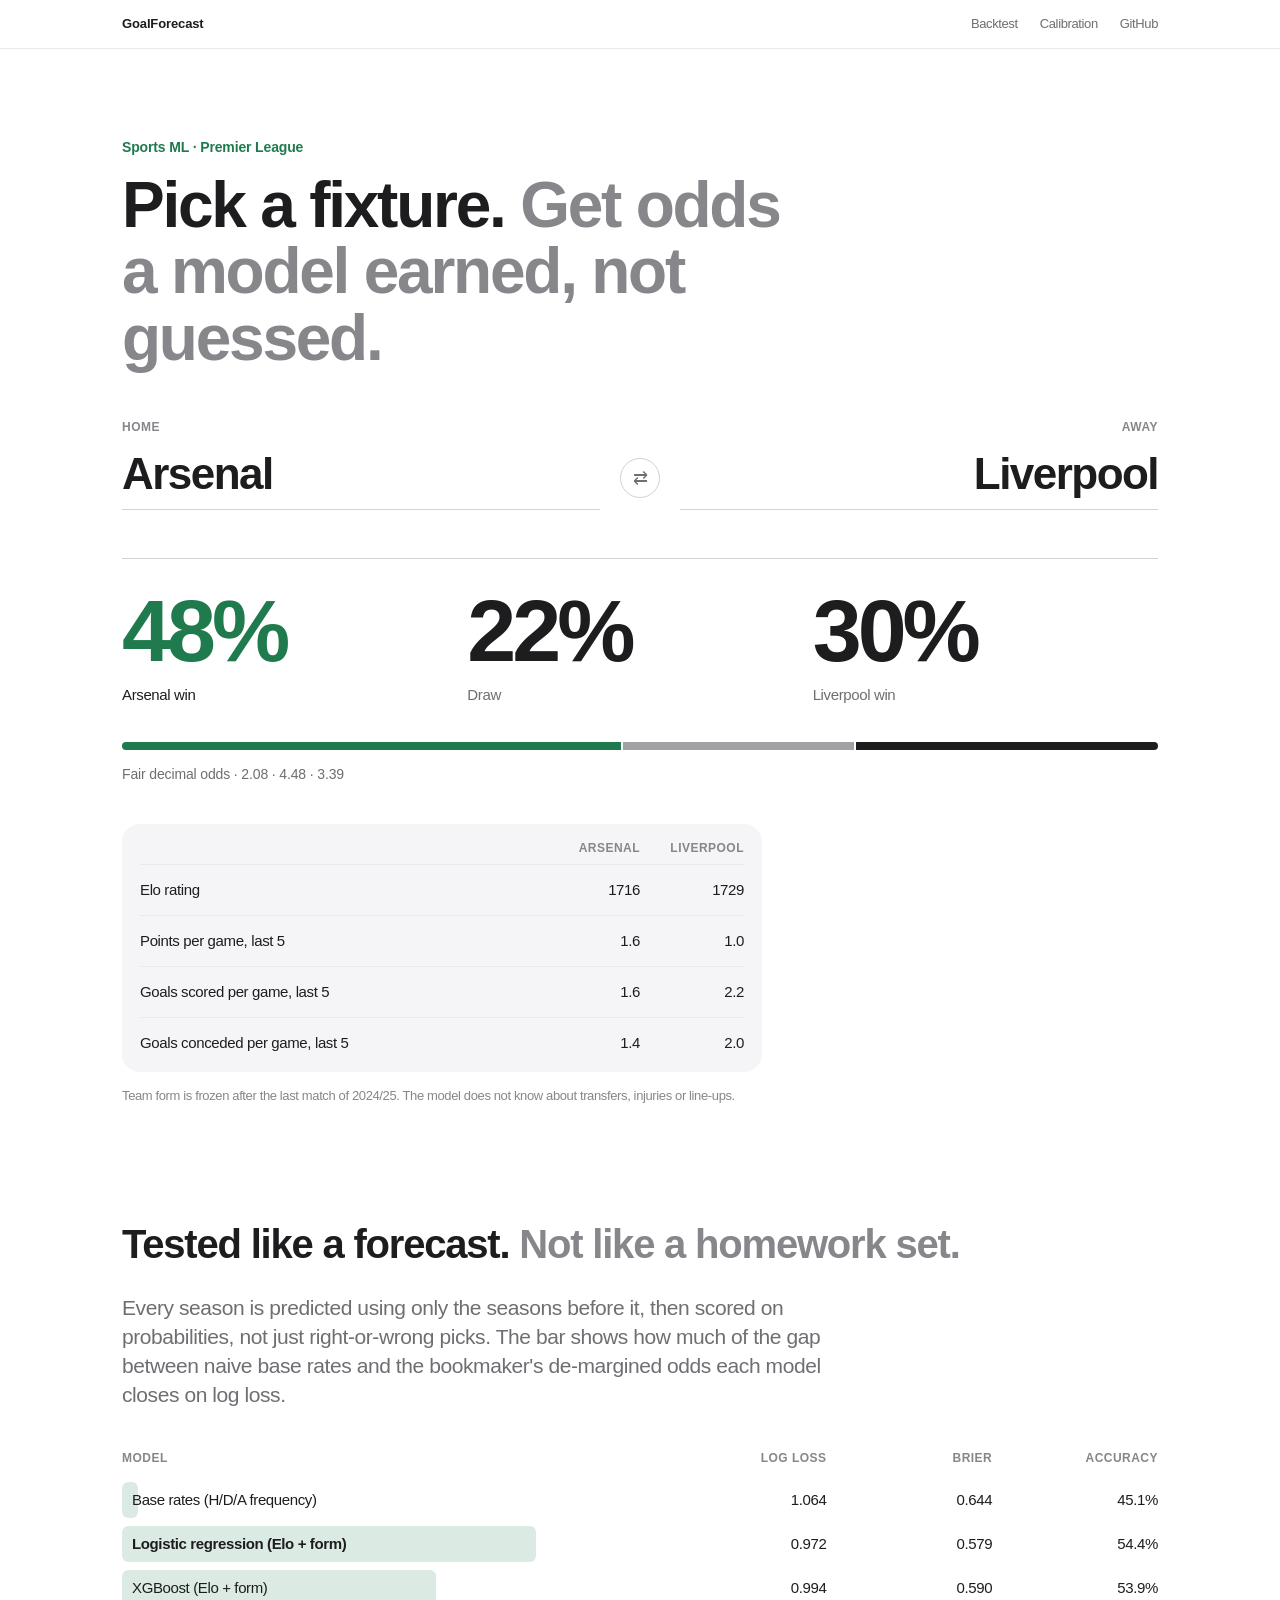
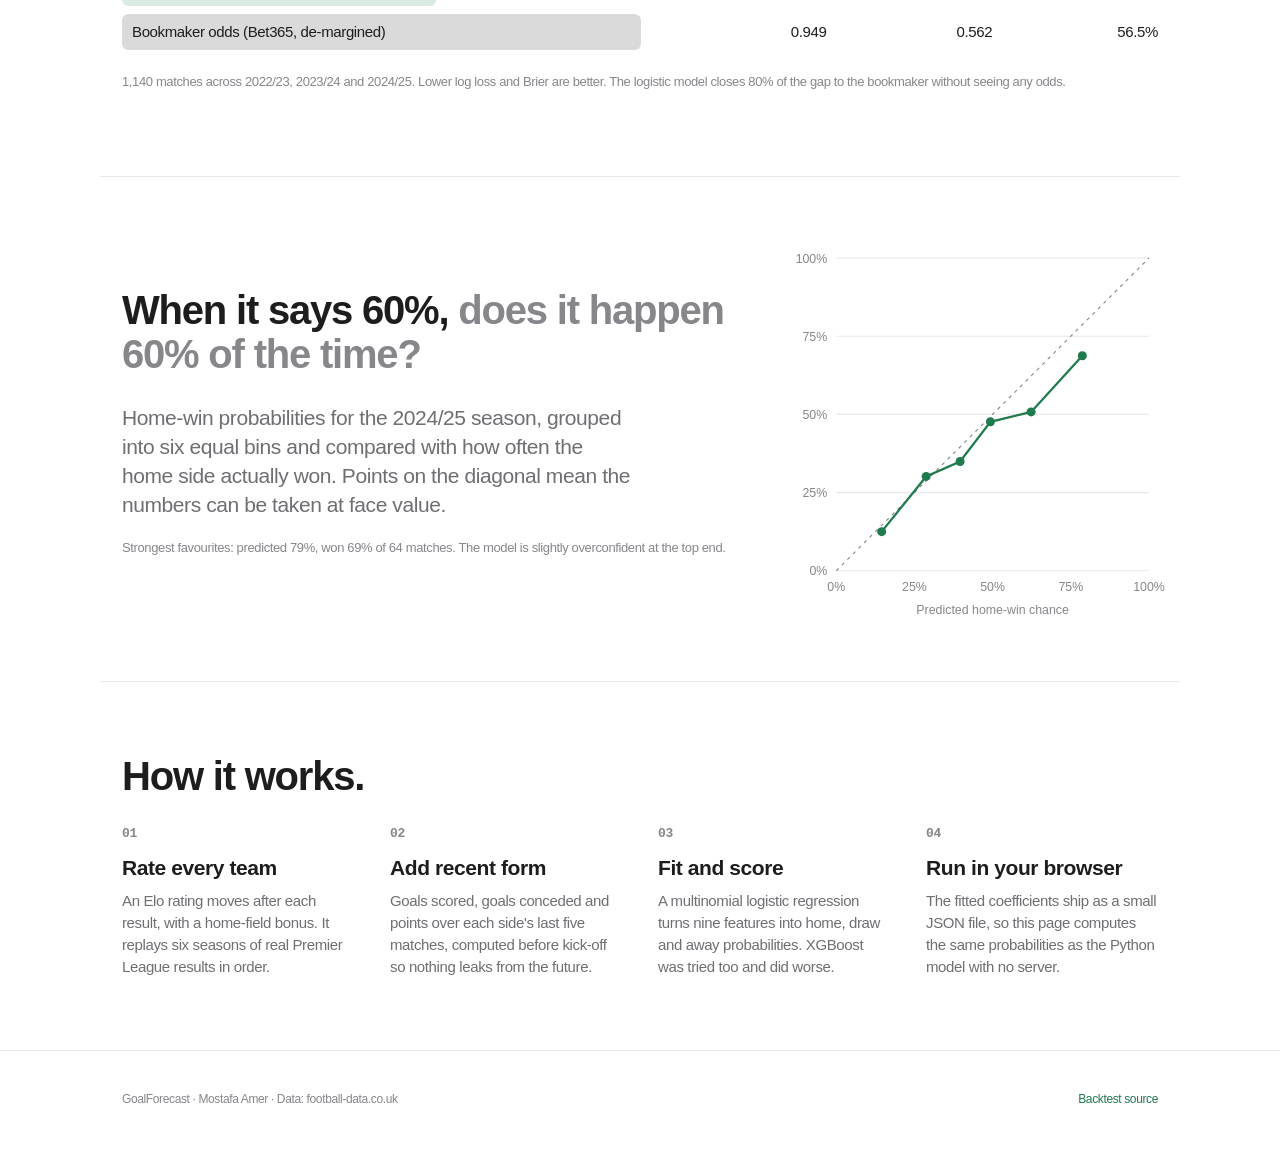
==== site/index.html @ 09428aa7 "Add static match-odds demo site built from the backtested model" ====
<!doctype html>
<html lang="en">
<head>
  <meta charset="utf-8" />
  <meta name="viewport" content="width=device-width, initial-scale=1" />
  <title>GoalForecast · Premier League match odds, backtested</title>
  <meta name="description" content="Pick any Premier League fixture and get home, draw and away probabilities from a model that was tested season by season against the bookmaker." />
  <link rel="stylesheet" href="quiet.css" />
  <link rel="stylesheet" href="app.css" />
</head>
<body>
  <nav class="q-nav">
    <div class="q-wrap">
      <span class="q-brand">GoalForecast</span>
      <div class="q-links">
        <a href="#scoreboard">Backtest</a>
        <a href="#calibration">Calibration</a>
        <a href="https://github.com/mostafaamer1234/GoalForecast-ML_Score_Predictor">GitHub</a>
      </div>
    </div>
  </nav>

  <main>
    <header class="q-wrap q-hero">
      <p class="q-eyebrow">Sports ML · Premier League</p>
      <h1 class="q-title">Pick a fixture. <span class="q-muted">Get odds a model earned, not guessed.</span></h1>
    </header>

    <section class="q-wrap fixture" aria-label="Match predictor">
      <div class="picker">
        <label class="side">
          <span class="q-caps">Home</span>
          <select id="home" class="team"></select>
        </label>
        <button type="button" id="swap" class="swap" aria-label="Swap home and away">⇄</button>
        <label class="side away-side">
          <span class="q-caps">Away</span>
          <select id="away" class="team"></select>
        </label>
      </div>

      <div class="q-figures outcome">
        <div class="q-figure"><div class="q-num" id="p-h">–</div><div class="q-label" id="l-h">Home win</div></div>
        <div class="q-figure"><div class="q-num" id="p-d">–</div><div class="q-label">Draw</div></div>
        <div class="q-figure"><div class="q-num" id="p-a">–</div><div class="q-label" id="l-a">Away win</div></div>
      </div>
      <div class="split" aria-hidden="true"><i id="b-h"></i><i id="b-d"></i><i id="b-a"></i></div>
      <p class="q-small fair" id="fair"></p>

      <div class="q-list form">
        <div class="q-row head"><span></span><span class="q-caps" id="n-h">Home</span><span class="q-caps" id="n-a">Away</span></div>
        <div class="q-row"><label>Elo rating</label><span class="q-val" id="elo-h"></span><span class="q-val" id="elo-a"></span></div>
        <div class="q-row"><label>Points per game, last 5</label><span class="q-val" id="pts-h"></span><span class="q-val" id="pts-a"></span></div>
        <div class="q-row"><label>Goals scored per game, last 5</label><span class="q-val" id="gf-h"></span><span class="q-val" id="gf-a"></span></div>
        <div class="q-row"><label>Goals conceded per game, last 5</label><span class="q-val" id="ga-h"></span><span class="q-val" id="ga-a"></span></div>
      </div>
      <p class="q-note form-note">Team form is frozen after the last match of 2024/25. The model does not know about transfers, injuries or line-ups.</p>
    </section>

    <section class="q-wrap q-section" id="scoreboard">
      <h2 class="q-h2">Tested like a forecast. <span class="q-muted">Not like a homework set.</span></h2>
      <p class="q-lede lede-wide">Every season is predicted using only the seasons before it, then scored on probabilities, not just right-or-wrong picks. The bar shows how much of the gap between naive base rates and the bookmaker's de-margined odds each model closes on log loss.</p>
      <table class="q-ranked board">
        <thead><tr><th>Model</th><th>Log loss</th><th>Brier</th><th>Accuracy</th></tr></thead>
        <tbody id="board"></tbody>
      </table>
      <p class="q-note board-note" id="board-note"></p>
    </section>

    <section class="q-wrap q-section" id="calibration">
      <div class="calib">
        <div>
          <h2 class="q-h2">When it says 60%, <span class="q-muted">does it happen 60% of the time?</span></h2>
          <p class="q-lede">Home-win probabilities for the 2024/25 season, grouped into six equal bins and compared with how often the home side actually won. Points on the diagonal mean the numbers can be taken at face value.</p>
          <p class="q-note" id="calib-note"></p>
        </div>
        <svg id="calib-chart" viewBox="0 0 320 320" role="img" aria-label="Calibration chart of predicted versus actual home-win rate"></svg>
      </div>
    </section>

    <section class="q-wrap q-section">
      <h2 class="q-h2">How it works.</h2>
      <div class="q-steps">
        <div class="q-step"><h3 class="q-h3">Rate every team</h3><p>An Elo rating moves after each result, with a home-field bonus. It replays six seasons of real Premier League results in order.</p></div>
        <div class="q-step"><h3 class="q-h3">Add recent form</h3><p>Goals scored, goals conceded and points over each side's last five matches, computed before kick-off so nothing leaks from the future.</p></div>
        <div class="q-step"><h3 class="q-h3">Fit and score</h3><p>A multinomial logistic regression turns nine features into home, draw and away probabilities. XGBoost was tried too and did worse.</p></div>
        <div class="q-step"><h3 class="q-h3">Run in your browser</h3><p>The fitted coefficients ship as a small JSON file, so this page computes the same probabilities as the Python model with no server.</p></div>
      </div>
    </section>
  </main>

  <footer class="q-foot">
    <div class="q-wrap">
      <span>GoalForecast · Mostafa Amer · Data: football-data.co.uk</span>
      <a href="https://github.com/mostafaamer1234/GoalForecast-ML_Score_Predictor/tree/portfolio-upgrade/backtest">Backtest source</a>
    </div>
  </footer>

  <script src="app.js"></script>
</body>
</html>
---- site/quiet.css ----
/*
 * Quiet — a small, restrained design system shared by Mostafa Amer's project demos.
 *
 * Built from studying apple.com product/compare pages (near-black type on white, very large
 * tightly-tracked headlines, giant numerals as "hero data", hairline dividers, one blue accent,
 * pill buttons), Plausible (small-caps metric labels, ranked rows with a tinted bar behind them)
 * and Linear (two-tone headlines that continue in grey).
 *
 * Rules: one accent per page, no gradients or glows, no emoji, content is the hero.
 */

:root {
  --bg: #ffffff;
  --bg-alt: #f5f5f7;
  --ink: #1d1d1f;
  --ink-2: #6e6e73;
  --ink-3: #86868b;
  --hair: #d2d2d7;
  --hair-soft: #e8e8ed;
  --accent: #0071e3;
  --accent-ink: #ffffff;
  --good: #248a3d;
  --bad: #d70015;
  --radius: 18px;
  --radius-sm: 10px;
  --max: 1080px;
  --font: -apple-system, BlinkMacSystemFont, "SF Pro Text", "SF Pro Display", "Inter", "Helvetica Neue", Arial, sans-serif;
  --mono: "SF Mono", ui-monospace, Menlo, Consolas, monospace;
  color-scheme: light;
}

@media (prefers-color-scheme: dark) {
  :root:not([data-theme="light"]) {
    --bg: #000000;
    --bg-alt: #161617;
    --ink: #f5f5f7;
    --ink-2: #a1a1a6;
    --ink-3: #86868b;
    --hair: #38383a;
    --hair-soft: #2a2a2c;
    --accent: #2997ff;
    color-scheme: dark;
  }
}

* { box-sizing: border-box; }
html { -webkit-text-size-adjust: 100%; }
body {
  margin: 0;
  background: var(--bg);
  color: var(--ink);
  font-family: var(--font);
  font-size: 17px;
  line-height: 1.47;
  letter-spacing: -0.022em;
  -webkit-font-smoothing: antialiased;
}
a { color: var(--accent); text-decoration: none; }
a:hover { text-decoration: underline; }

.q-wrap { max-width: var(--max); margin: 0 auto; padding: 0 22px; }

/* Global nav: thin, quiet, like apple.com */
.q-nav { position: sticky; top: 0; z-index: 10; background: color-mix(in srgb, var(--bg) 82%, transparent);
  backdrop-filter: saturate(180%) blur(20px); -webkit-backdrop-filter: saturate(180%) blur(20px);
  border-bottom: 1px solid var(--hair-soft); }
.q-nav .q-wrap { display: flex; align-items: center; justify-content: space-between; height: 48px; font-size: 13px; }
.q-nav .q-brand { color: var(--ink); font-weight: 600; letter-spacing: -0.01em; }
.q-nav .q-links { display: flex; gap: 22px; }
.q-nav .q-links a { color: var(--ink-2); }
.q-nav .q-links a:hover { color: var(--ink); text-decoration: none; }

/* Hero */
.q-hero { padding-top: 88px; padding-bottom: 40px; }
.q-eyebrow { font-size: 14px; font-weight: 600; color: var(--accent); letter-spacing: -0.01em; margin: 0 0 14px; }
.q-title { font-size: clamp(40px, 6vw, 64px); line-height: 1.04; font-weight: 600; letter-spacing: -0.035em; margin: 0; max-width: 19ch; }
.q-title .q-muted { color: var(--ink-3); }
.q-lede { font-size: 21px; line-height: 1.38; color: var(--ink-2); max-width: 40ch; margin: 22px 0 0; letter-spacing: -0.02em; }

/* Section rhythm */
.q-section { padding-top: 72px; padding-bottom: 72px; }
.q-section + .q-section { border-top: 1px solid var(--hair-soft); }
.q-h2 { font-size: 40px; line-height: 1.1; font-weight: 600; letter-spacing: -0.03em; margin: 0 0 28px; }
.q-h2 .q-muted { color: var(--ink-3); }
.q-h3 { font-size: 21px; font-weight: 600; letter-spacing: -0.02em; margin: 0 0 6px; }
.q-small { font-size: 14px; color: var(--ink-2); letter-spacing: -0.01em; }
.q-caps { font-size: 12px; font-weight: 600; text-transform: uppercase; letter-spacing: 0.04em; color: var(--ink-3); }

/* Hero data: giant numerals (apple.com compare "Summary") */
.q-figures { display: grid; grid-template-columns: repeat(auto-fit, minmax(180px, 1fr)); gap: 0; border-top: 1px solid var(--hair); }
.q-figure { padding: 28px 24px 8px 0; }
.q-figure .q-num { font-size: 56px; line-height: 1; font-weight: 600; letter-spacing: -0.045em; font-variant-numeric: tabular-nums; }
.q-figure .q-num small { font-size: 0.45em; letter-spacing: -0.02em; color: var(--ink-2); font-weight: 500; }
.q-figure .q-label { margin-top: 10px; font-size: 15px; color: var(--ink-2); line-height: 1.35; max-width: 24ch; }

/* Buttons and links */
.q-btn { display: inline-flex; align-items: center; gap: 6px; height: 36px; padding: 0 18px; border-radius: 980px; border: 0;
  background: var(--accent); color: var(--accent-ink); font: 500 15px/1 var(--font); letter-spacing: -0.01em; cursor: pointer; }
.q-btn:hover { filter: brightness(1.08); text-decoration: none; }
.q-btn:disabled { opacity: 0.4; cursor: default; }
.q-btn.q-ghost { background: transparent; color: var(--accent); box-shadow: inset 0 0 0 1px var(--accent); }
.q-more::after { content: " ›"; }

/* Segmented control (iOS/macOS) */
.q-seg { display: inline-flex; padding: 2px; background: var(--bg-alt); border-radius: 9px; gap: 2px; }
.q-seg button { border: 0; background: transparent; color: var(--ink); font: 500 13px/1 var(--font); padding: 7px 12px; border-radius: 7px; cursor: pointer; letter-spacing: -0.01em; }
.q-seg button[aria-pressed="true"] { background: var(--bg); box-shadow: 0 1px 2px rgba(0,0,0,.12), 0 0 0 .5px rgba(0,0,0,.06); }

/* Slider */
.q-range { -webkit-appearance: none; appearance: none; width: 100%; height: 4px; border-radius: 2px; background: var(--hair); outline: none; }
.q-range::-webkit-slider-thumb { -webkit-appearance: none; width: 22px; height: 22px; border-radius: 50%; background: #fff; box-shadow: 0 1px 4px rgba(0,0,0,.25), 0 0 0 .5px rgba(0,0,0,.08); cursor: pointer; }
.q-range::-moz-range-thumb { width: 22px; height: 22px; border-radius: 50%; background: #fff; border: 0; box-shadow: 0 1px 4px rgba(0,0,0,.25); }

/* Switch */
.q-switch { position: relative; width: 44px; height: 26px; flex: none; }
.q-switch input { opacity: 0; width: 0; height: 0; }
.q-switch span { position: absolute; inset: 0; background: var(--hair); border-radius: 13px; transition: background .2s; cursor: pointer; }
.q-switch span::after { content: ""; position: absolute; top: 2px; left: 2px; width: 22px; height: 22px; border-radius: 50%; background: #fff; box-shadow: 0 1px 3px rgba(0,0,0,.25); transition: transform .2s; }
.q-switch input:checked + span { background: var(--good); }
.q-switch input:checked + span::after { transform: translateX(18px); }

/* Settings list (grouped rows, like System Settings) */
.q-list { border-radius: var(--radius); background: var(--bg-alt); padding: 4px 18px; }
.q-row { display: flex; align-items: center; justify-content: space-between; gap: 16px; padding: 14px 0; }
.q-row + .q-row { border-top: 1px solid var(--hair-soft); }
.q-row label { font-size: 15px; }
.q-row .q-val { font-variant-numeric: tabular-nums; color: var(--ink-2); font-size: 15px; min-width: 3ch; text-align: right; }

/* Ranked rows with a tinted bar behind them (Plausible) */
.q-ranked { width: 100%; border-collapse: collapse; font-size: 15px; font-variant-numeric: tabular-nums; }
.q-ranked th { text-align: left; font-weight: 600; font-size: 12px; text-transform: uppercase; letter-spacing: .04em; color: var(--ink-3); padding: 0 0 10px; }
.q-ranked th:not(:first-child), .q-ranked td:not(:first-child) { text-align: right; width: 16%; }
.q-ranked td { padding: 4px 0; }
.q-ranked .q-bar { position: relative; padding: 7px 10px; border-radius: 6px; overflow: hidden; white-space: nowrap; }
.q-ranked .q-bar i { position: absolute; inset: 0 auto 0 0; border-radius: 6px; opacity: .16; }
.q-ranked .q-bar b { position: relative; font-weight: 500; }

/* Plain table */
.q-table { width: 100%; border-collapse: collapse; font-size: 15px; font-variant-numeric: tabular-nums; }
.q-table th, .q-table td { padding: 12px 12px 12px 0; text-align: left; border-bottom: 1px solid var(--hair-soft); vertical-align: top; }
.q-table th { font-size: 12px; text-transform: uppercase; letter-spacing: .04em; color: var(--ink-3); font-weight: 600; }
.q-table td.num, .q-table th.num { text-align: right; }
.q-table tr.q-hl td { font-weight: 600; }

/* Steps (numbered, no cards) */
.q-steps { display: grid; grid-template-columns: repeat(auto-fit, minmax(240px, 1fr)); gap: 36px; counter-reset: s; }
.q-step { counter-increment: s; }
.q-step::before { content: counter(s, decimal-leading-zero); display: block; font: 600 13px var(--mono); color: var(--ink-3); margin-bottom: 12px; }
.q-step p { margin: 0; color: var(--ink-2); font-size: 15px; }

.q-code { font-family: var(--mono); font-size: 13px; background: var(--bg-alt); border-radius: var(--radius-sm); padding: 16px 18px; overflow-x: auto; line-height: 1.55; letter-spacing: 0; }
.q-note { font-size: 13px; color: var(--ink-3); }

.q-foot { padding: 40px 0 60px; font-size: 12px; color: var(--ink-3); border-top: 1px solid var(--hair-soft); }
.q-foot .q-wrap { display: flex; justify-content: space-between; gap: 16px; flex-wrap: wrap; }

@media (max-width: 640px) {
  .q-hero { padding-top: 56px; padding-bottom: 24px; }
  .q-section { padding-top: 52px; padding-bottom: 52px; }
  .q-h2 { font-size: 30px; }
  .q-figure .q-num { font-size: 44px; }
}
@media (prefers-reduced-motion: reduce) { * { transition: none !important; animation: none !important; } }
---- site/app.css ----
:root { --accent: #1f7a4d; --draw: #a1a1a6; }
@media (prefers-color-scheme: dark) { :root:not([data-theme="light"]) { --accent: #30d158; --draw: #636366; } }

.fixture { padding-bottom: 32px; }
.picker { display: grid; grid-template-columns: 1fr auto 1fr; align-items: end; gap: 20px; margin: 8px 0 48px; }
.side { display: flex; flex-direction: column; gap: 8px; min-width: 0; }
.away-side { text-align: right; }
.team {
  -webkit-appearance: none; appearance: none; width: 100%; border: 0; border-bottom: 1px solid var(--hair);
  background: transparent; color: var(--ink); font: 600 clamp(28px, 4.4vw, 44px)/1.15 var(--font);
  letter-spacing: -0.035em; padding: 4px 0 10px; cursor: pointer; border-radius: 0; text-overflow: ellipsis;
}
.away-side .team { text-align: right; text-align-last: right; }
.team:focus { outline: none; border-bottom-color: var(--accent); }
.swap { border: 1px solid var(--hair); background: transparent; color: var(--ink-2); width: 40px; height: 40px;
  border-radius: 50%; font-size: 18px; cursor: pointer; margin-bottom: 12px; }
.swap:hover { color: var(--ink); border-color: var(--ink-3); }

.outcome .q-num { font-size: clamp(52px, 8vw, 88px); transition: color .3s; }
.outcome .q-figure:nth-child(1) .q-num { color: var(--accent); }
.outcome .q-figure.lead .q-label { color: var(--ink); font-weight: 500; }

.split { display: flex; height: 8px; border-radius: 4px; overflow: hidden; gap: 2px; margin: 28px 0 12px; }
.split i { display: block; height: 100%; transition: flex-basis .45s ease; flex: 0 0 33%; }
#b-h { background: var(--accent); }
#b-d { background: var(--draw); }
#b-a { background: var(--ink); }
.fair { font-variant-numeric: tabular-nums; min-height: 1.4em; }

.form { margin-top: 40px; max-width: 640px; }
.form .q-row { display: grid; grid-template-columns: 1fr 88px 88px; }
.form .q-row.head { padding: 12px 0 6px; }
.form .q-row.head .q-caps { text-align: right; white-space: nowrap; overflow: hidden; text-overflow: ellipsis; }
.form .q-val { color: var(--ink); }
.form-note { margin-top: 14px; max-width: 640px; }

.lede-wide { max-width: 60ch; margin: 0 0 40px; }
.board th:first-child { width: auto; }
.board td:first-child { padding-right: 20px; }
.board tr.best b { font-weight: 600; }
.board-note { margin-top: 18px; }

.calib { display: grid; grid-template-columns: 1fr 360px; gap: 56px; align-items: center; }
.calib .q-lede { max-width: 44ch; margin-bottom: 18px; }
#calib-chart { width: 100%; height: auto; overflow: visible; }
#calib-chart .axis { stroke: var(--hair); stroke-width: 1; }
#calib-chart .grid { stroke: var(--hair-soft); stroke-width: 1; }
#calib-chart .ideal { stroke: var(--ink-3); stroke-width: 1; stroke-dasharray: 3 4; }
#calib-chart .line { fill: none; stroke: var(--accent); stroke-width: 2; }
#calib-chart .pt { fill: var(--accent); }
#calib-chart text { fill: var(--ink-3); font: 11px var(--font); letter-spacing: 0; }

@media (max-width: 860px) {
  .calib { grid-template-columns: 1fr; gap: 32px; }
  #calib-chart { max-width: 360px; }
}
@media (max-width: 640px) {
  .picker { grid-template-columns: 1fr; gap: 12px; }
  .away-side { text-align: left; }
  .away-side .team { text-align: left; text-align-last: left; }
  .swap { justify-self: start; margin: 0; }
  .form .q-row { grid-template-columns: 1fr 64px 64px; }
  .board th:nth-child(3), .board td:nth-child(3) { display: none; }
}

.q-steps { grid-template-columns: repeat(auto-fit, minmax(200px, 1fr)); }
@media (max-width: 640px) {
  .board .q-bar { white-space: normal; }
  .board td:first-child { padding-right: 10px; }
}
@media (max-width: 640px) {
  .outcome { grid-template-columns: repeat(3, 1fr); }
  .outcome .q-figure { padding-right: 8px; }
  .outcome .q-num { font-size: 40px; }
  .outcome .q-label { font-size: 13px; }
}
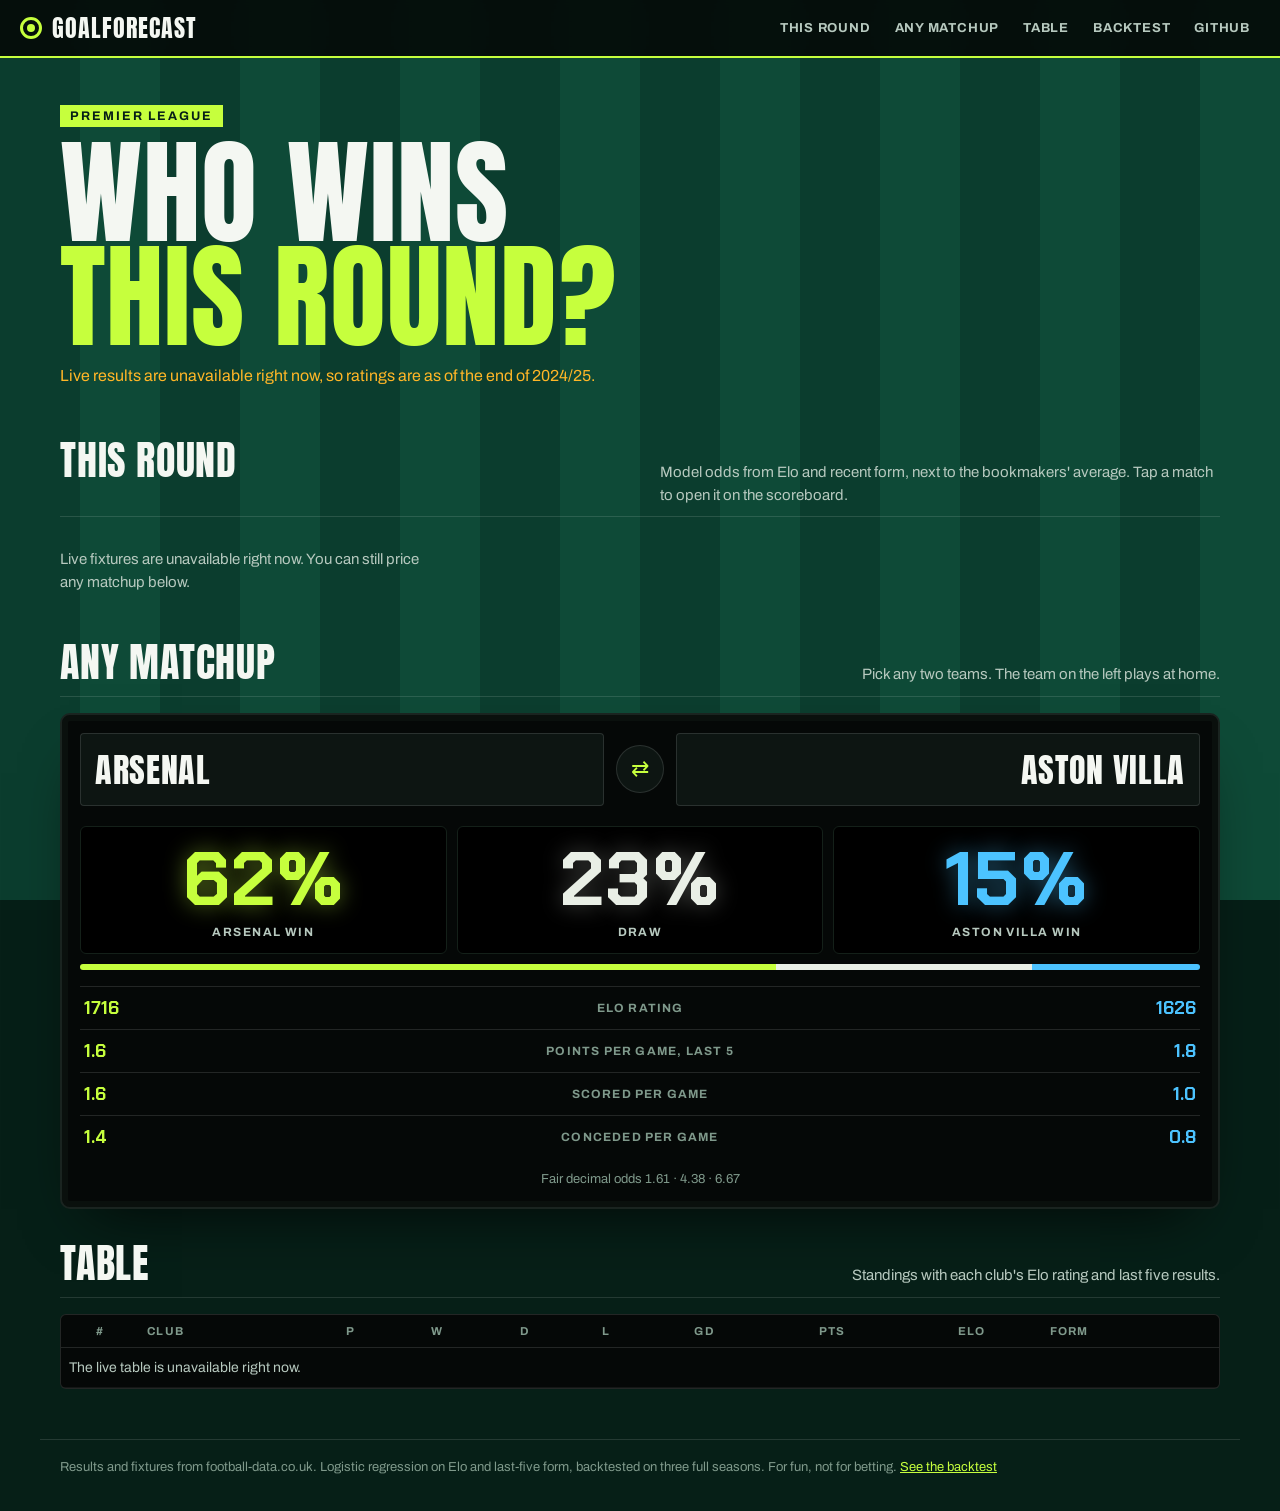
==== commit cae83af2: "Open the site straight into this round's fixtures A serverless function replays the current Premier " ====
--- a/site/index.html
+++ b/site/index.html
@@ -3,99 +3,60 @@
 <head>
   <meta charset="utf-8" />
   <meta name="viewport" content="width=device-width, initial-scale=1" />
-  <title>GoalForecast · Premier League match odds, backtested</title>
-  <meta name="description" content="Pick any Premier League fixture and get home, draw and away probabilities from a model that was tested season by season against the bookmaker." />
-  <link rel="stylesheet" href="quiet.css" />
-  <link rel="stylesheet" href="app.css" />
+  <title>GoalForecast · Premier League odds for this round</title>
+  <meta name="description" content="Model odds for this round's Premier League fixtures next to the bookmakers', any custom matchup, and the live table with Elo and form." />
+  <link rel="icon" href="data:image/svg+xml,%3Csvg xmlns='http://www.w3.org/2000/svg' viewBox='0 0 32 32'%3E%3Crect width='32' height='32' rx='6' fill='%230b3d2e'/%3E%3Ccircle cx='16' cy='16' r='9' fill='none' stroke='%23c6ff3d' stroke-width='2.4'/%3E%3Cpath d='M16 7v18M7 16h18' stroke='%23c6ff3d' stroke-width='1.6'/%3E%3C/svg%3E" />
+  <link rel="preconnect" href="https://fonts.googleapis.com" />
+  <link rel="preconnect" href="https://fonts.gstatic.com" crossorigin />
+  <link href="https://fonts.googleapis.com/css2?family=Anton&family=Archivo:wght@400;500;600;700;800&family=Chakra+Petch:wght@600;700&display=swap" rel="stylesheet" />
+  <link rel="stylesheet" href="tool.css" />
 </head>
 <body>
-  <nav class="q-nav">
-    <div class="q-wrap">
-      <span class="q-brand">GoalForecast</span>
-      <div class="q-links">
-        <a href="#scoreboard">Backtest</a>
-        <a href="#calibration">Calibration</a>
-        <a href="https://github.com/mostafaamer1234/GoalForecast-ML_Score_Predictor">GitHub</a>
-      </div>
-    </div>
-  </nav>
+  <header class="bar">
+    <a class="logo" href="/"><span class="ball" aria-hidden="true"></span>GOALFORECAST</a>
+    <nav><a href="#round">This round</a><a href="#matchup">Any matchup</a><a href="#table">Table</a><a href="/about">Backtest</a><a href="https://github.com/mostafaamer1234/GoalForecast-ML_Score_Predictor">GitHub</a></nav>
+  </header>
+
+  <section class="hero">
+    <p class="season" id="season">Premier League</p>
+    <h1>Who wins<br /><span>this round?</span></h1>
+    <p class="sub" id="status">Loading the latest results and fixtures…</p>
+  </section>
 
   <main>
-    <header class="q-wrap q-hero">
-      <p class="q-eyebrow">Sports ML · Premier League</p>
-      <h1 class="q-title">Pick a fixture. <span class="q-muted">Get odds a model earned, not guessed.</span></h1>
-    </header>
-
-    <section class="q-wrap fixture" aria-label="Match predictor">
-      <div class="picker">
-        <label class="side">
-          <span class="q-caps">Home</span>
-          <select id="home" class="team"></select>
-        </label>
-        <button type="button" id="swap" class="swap" aria-label="Swap home and away">⇄</button>
-        <label class="side away-side">
-          <span class="q-caps">Away</span>
-          <select id="away" class="team"></select>
-        </label>
-      </div>
-
-      <div class="q-figures outcome">
-        <div class="q-figure"><div class="q-num" id="p-h">–</div><div class="q-label" id="l-h">Home win</div></div>
-        <div class="q-figure"><div class="q-num" id="p-d">–</div><div class="q-label">Draw</div></div>
-        <div class="q-figure"><div class="q-num" id="p-a">–</div><div class="q-label" id="l-a">Away win</div></div>
-      </div>
-      <div class="split" aria-hidden="true"><i id="b-h"></i><i id="b-d"></i><i id="b-a"></i></div>
-      <p class="q-small fair" id="fair"></p>
-
-      <div class="q-list form">
-        <div class="q-row head"><span></span><span class="q-caps" id="n-h">Home</span><span class="q-caps" id="n-a">Away</span></div>
-        <div class="q-row"><label>Elo rating</label><span class="q-val" id="elo-h"></span><span class="q-val" id="elo-a"></span></div>
-        <div class="q-row"><label>Points per game, last 5</label><span class="q-val" id="pts-h"></span><span class="q-val" id="pts-a"></span></div>
-        <div class="q-row"><label>Goals scored per game, last 5</label><span class="q-val" id="gf-h"></span><span class="q-val" id="gf-a"></span></div>
-        <div class="q-row"><label>Goals conceded per game, last 5</label><span class="q-val" id="ga-h"></span><span class="q-val" id="ga-a"></span></div>
-      </div>
-      <p class="q-note form-note">Team form is frozen after the last match of 2024/25. The model does not know about transfers, injuries or line-ups.</p>
+    <section id="round">
+      <div class="sec-head"><h2>This round</h2><p>Model odds from Elo and recent form, next to the bookmakers' average. Tap a match to open it on the scoreboard.</p></div>
+      <div class="fixtures" id="fixtures"><div class="fx skeleton"></div><div class="fx skeleton"></div><div class="fx skeleton"></div></div>
     </section>
 
-    <section class="q-wrap q-section" id="scoreboard">
-      <h2 class="q-h2">Tested like a forecast. <span class="q-muted">Not like a homework set.</span></h2>
-      <p class="q-lede lede-wide">Every season is predicted using only the seasons before it, then scored on probabilities, not just right-or-wrong picks. The bar shows how much of the gap between naive base rates and the bookmaker's de-margined odds each model closes on log loss.</p>
-      <table class="q-ranked board">
-        <thead><tr><th>Model</th><th>Log loss</th><th>Brier</th><th>Accuracy</th></tr></thead>
-        <tbody id="board"></tbody>
-      </table>
-      <p class="q-note board-note" id="board-note"></p>
-    </section>
-
-    <section class="q-wrap q-section" id="calibration">
-      <div class="calib">
-        <div>
-          <h2 class="q-h2">When it says 60%, <span class="q-muted">does it happen 60% of the time?</span></h2>
-          <p class="q-lede">Home-win probabilities for the 2024/25 season, grouped into six equal bins and compared with how often the home side actually won. Points on the diagonal mean the numbers can be taken at face value.</p>
-          <p class="q-note" id="calib-note"></p>
+    <section id="matchup">
+      <div class="sec-head"><h2>Any matchup</h2><p>Pick any two teams. The team on the left plays at home.</p></div>
+      <div class="board">
+        <div class="board-top">
+          <label class="team"><span class="sr">Home team</span><select id="home"></select></label>
+          <button class="swap" id="swap" type="button" aria-label="Swap home and away">⇄</button>
+          <label class="team away"><span class="sr">Away team</span><select id="away"></select></label>
         </div>
-        <svg id="calib-chart" viewBox="0 0 320 320" role="img" aria-label="Calibration chart of predicted versus actual home-win rate"></svg>
+        <div class="led">
+          <div><b id="p-h">–</b><span id="l-h">Home win</span></div>
+          <div><b id="p-d">–</b><span>Draw</span></div>
+          <div><b id="p-a">–</b><span id="l-a">Away win</span></div>
+        </div>
+        <div class="split3"><i id="b-h"></i><i id="b-d"></i><i id="b-a"></i></div>
+        <table class="tape">
+          <tbody id="compare"></tbody>
+        </table>
+        <p class="fair" id="fair"></p>
       </div>
     </section>
 
-    <section class="q-wrap q-section">
-      <h2 class="q-h2">How it works.</h2>
-      <div class="q-steps">
-        <div class="q-step"><h3 class="q-h3">Rate every team</h3><p>An Elo rating moves after each result, with a home-field bonus. It replays six seasons of real Premier League results in order.</p></div>
-        <div class="q-step"><h3 class="q-h3">Add recent form</h3><p>Goals scored, goals conceded and points over each side's last five matches, computed before kick-off so nothing leaks from the future.</p></div>
-        <div class="q-step"><h3 class="q-h3">Fit and score</h3><p>A multinomial logistic regression turns nine features into home, draw and away probabilities. XGBoost was tried too and did worse.</p></div>
-        <div class="q-step"><h3 class="q-h3">Run in your browser</h3><p>The fitted coefficients ship as a small JSON file, so this page computes the same probabilities as the Python model with no server.</p></div>
-      </div>
+    <section id="table">
+      <div class="sec-head"><h2>Table</h2><p id="table-note">Standings with each club's Elo rating and last five results.</p></div>
+      <div class="tbl-wrap"><table class="league"><thead><tr><th>#</th><th class="l">Club</th><th>P</th><th>W</th><th>D</th><th>L</th><th>GD</th><th>Pts</th><th>Elo</th><th class="l">Form</th></tr></thead><tbody id="league"></tbody></table></div>
     </section>
   </main>
 
-  <footer class="q-foot">
-    <div class="q-wrap">
-      <span>GoalForecast · Mostafa Amer · Data: football-data.co.uk</span>
-      <a href="https://github.com/mostafaamer1234/GoalForecast-ML_Score_Predictor/tree/portfolio-upgrade/backtest">Backtest source</a>
-    </div>
-  </footer>
-
-  <script src="app.js"></script>
+  <footer class="foot">Results and fixtures from football-data.co.uk. Logistic regression on Elo and last-five form, backtested on three full seasons. For fun, not for betting. <a href="/about">See the backtest</a></footer>
+  <script src="tool.js"></script>
 </body>
 </html>
--- a/site/tool.css
+++ b/site/tool.css
@@ -0,0 +1,97 @@
+/* GoalForecast: matchday under the floodlights. Pitch green, scoreboard black, LED digits. */
+:root {
+  --pitch: #0b3d2e; --pitch-2: #0e4a37; --night: #061f17; --board: #050807; --line: rgba(255, 255, 255, 0.12);
+  --ink: #f4f7f2; --ink-2: #b7c9bf; --ink-3: #7f998b; --lime: #c6ff3d; --amber: #ffb627; --home: #c6ff3d; --draw: #e9efe6; --away: #4cc3ff;
+  --w: #2fd37a; --d: #b9c2bc; --l: #ff5d5d;
+  --display: "Anton", Impact, "Arial Narrow", sans-serif; --sans: "Archivo", -apple-system, "Segoe UI", sans-serif; --led: "Chakra Petch", ui-monospace, monospace;
+  color-scheme: dark;
+}
+* { box-sizing: border-box; }
+body { margin: 0; color: var(--ink); font: 15px/1.5 var(--sans); -webkit-font-smoothing: antialiased; background: var(--night);
+  background-image: repeating-linear-gradient(90deg, var(--pitch) 0 80px, var(--pitch-2) 80px 160px); background-attachment: fixed; }
+a { color: var(--lime); }
+.sr { position: absolute; width: 1px; height: 1px; overflow: hidden; clip: rect(0 0 0 0); }
+
+.bar { position: sticky; top: 0; z-index: 10; display: flex; justify-content: space-between; align-items: center; gap: 12px; height: 58px; padding: 0 20px; background: rgba(5, 8, 7, 0.88); backdrop-filter: blur(10px); border-bottom: 2px solid var(--lime); }
+.logo { display: flex; align-items: center; gap: 10px; font: 400 24px var(--display); letter-spacing: 0.04em; color: var(--ink); text-decoration: none; }
+.ball { width: 22px; height: 22px; border-radius: 50%; border: 3px solid var(--lime); position: relative; }
+.ball::after { content: ""; position: absolute; inset: 4px; border-radius: 50%; background: var(--lime); }
+.bar nav { display: flex; gap: 4px; overflow-x: auto; }
+.bar nav a { color: var(--ink-2); text-decoration: none; font: 700 13px var(--sans); text-transform: uppercase; letter-spacing: 0.06em; padding: 8px 10px; white-space: nowrap; }
+.bar nav a:hover { color: var(--lime); }
+
+.hero { max-width: 1200px; margin: 0 auto; padding: 46px 20px 18px; }
+.season { display: inline-block; font: 700 12.5px var(--sans); letter-spacing: 0.16em; text-transform: uppercase; color: var(--night); background: var(--lime); padding: 4px 10px; margin: 0 0 14px; }
+.hero h1 { font: 400 clamp(52px, 9vw, 116px)/0.9 var(--display); text-transform: uppercase; margin: 0; letter-spacing: 0.01em; }
+.hero h1 span { color: var(--lime); }
+.hero .sub { color: var(--ink-2); margin: 16px 0 0; font-size: 16px; }
+
+main { max-width: 1200px; margin: 0 auto; padding: 0 20px 30px; }
+section { margin-top: 34px; scroll-margin-top: 70px; }
+.sec-head { display: flex; align-items: baseline; justify-content: space-between; gap: 16px; flex-wrap: wrap; border-bottom: 1px solid var(--line); padding-bottom: 10px; margin-bottom: 16px; }
+.sec-head h2 { font: 400 40px/1 var(--display); text-transform: uppercase; margin: 0; letter-spacing: 0.02em; }
+.sec-head p { margin: 0; color: var(--ink-2); max-width: 560px; }
+
+/* fixtures */
+.fixtures { display: grid; grid-template-columns: repeat(auto-fill, minmax(290px, 1fr)); gap: 12px; }
+.fx { background: var(--board); border: 1px solid var(--line); border-radius: 6px; padding: 14px 16px; cursor: pointer; text-align: left; color: inherit; font: inherit; transition: transform 0.15s, border-color 0.15s; }
+.fx:hover { transform: translateY(-2px); border-color: var(--lime); }
+.fx.skeleton { height: 150px; animation: pulse 1.2s infinite alternate; cursor: default; }
+@keyframes pulse { from { opacity: 0.4; } to { opacity: 0.8; } }
+.fx .when { font: 700 11.5px var(--sans); letter-spacing: 0.12em; text-transform: uppercase; color: var(--amber); }
+.fx .teams { display: grid; grid-template-columns: 1fr auto 1fr; gap: 8px; align-items: center; margin: 8px 0 10px; font: 800 17px var(--sans); }
+.fx .teams .v { font: 400 14px var(--display); color: var(--ink-3); }
+.fx .teams span:last-child { text-align: right; }
+.probs { display: flex; height: 26px; border-radius: 3px; overflow: hidden; font: 700 13px var(--led); }
+.probs i { display: flex; align-items: center; justify-content: center; font-style: normal; color: #061f17; min-width: 30px; }
+.probs .h { background: var(--home); } .probs .d { background: var(--draw); } .probs .a { background: var(--away); }
+.mkt { display: flex; justify-content: space-between; margin-top: 8px; font-size: 12.5px; color: var(--ink-3); }
+.mkt b { color: var(--ink-2); font-weight: 600; }
+.edge { margin-top: 8px; font-size: 12.5px; font-weight: 700; color: var(--amber); }
+
+/* scoreboard */
+.board { background: var(--board); border: 2px solid #1a2420; border-radius: 10px; padding: 18px; box-shadow: 0 30px 60px -30px rgba(0, 0, 0, 0.8), inset 0 0 0 6px #0a100d; }
+.board-top { display: grid; grid-template-columns: 1fr auto 1fr; gap: 12px; align-items: center; }
+.team select { width: 100%; appearance: none; -webkit-appearance: none; background: #0d1512; border: 1px solid var(--line); color: var(--ink); border-radius: 4px;
+  font: 400 clamp(22px, 3.4vw, 34px) var(--display); text-transform: uppercase; padding: 10px 14px; cursor: pointer; letter-spacing: 0.02em; }
+.team.away select { text-align: right; text-align-last: right; }
+.swap { width: 48px; height: 48px; border-radius: 50%; border: 1px solid var(--line); background: #0d1512; color: var(--lime); font-size: 22px; cursor: pointer; }
+.led { display: grid; grid-template-columns: repeat(3, 1fr); gap: 10px; margin: 20px 0 10px; }
+.led div { background: #000; border-radius: 6px; padding: 14px 10px; text-align: center; border: 1px solid #142019; }
+.led b { display: block; font: 700 clamp(40px, 7vw, 76px)/1 var(--led); letter-spacing: 0.02em; }
+.led div:nth-child(1) b { color: var(--home); text-shadow: 0 0 22px rgba(198, 255, 61, 0.45); }
+.led div:nth-child(2) b { color: var(--draw); text-shadow: 0 0 22px rgba(233, 239, 230, 0.3); }
+.led div:nth-child(3) b { color: var(--away); text-shadow: 0 0 22px rgba(76, 195, 255, 0.45); }
+.led span { display: block; margin-top: 8px; font: 700 12px var(--sans); letter-spacing: 0.12em; text-transform: uppercase; color: var(--ink-2); }
+.split3 { display: flex; height: 6px; border-radius: 3px; overflow: hidden; margin-bottom: 16px; }
+.split3 i { transition: flex-basis 0.4s; } #b-h { background: var(--home); } #b-d { background: var(--draw); } #b-a { background: var(--away); }
+.tape { width: 100%; border-collapse: collapse; font-size: 15px; }
+.tape td { padding: 9px 4px; border-top: 1px solid var(--line); text-align: center; }
+.tape td:first-child { text-align: left; font: 700 18px var(--led); color: var(--home); width: 30%; }
+.tape td:last-child { text-align: right; font: 700 18px var(--led); color: var(--away); width: 30%; }
+.tape td:nth-child(2) { color: var(--ink-3); font: 700 12px var(--sans); letter-spacing: 0.1em; text-transform: uppercase; }
+.dots { display: inline-flex; gap: 4px; }
+.dots i { width: 16px; height: 16px; border-radius: 50%; display: inline-grid; place-items: center; font: 700 9px var(--sans); font-style: normal; color: #061f17; }
+.dots .W { background: var(--w); } .dots .D { background: var(--d); } .dots .L { background: var(--l); }
+.fair { color: var(--ink-3); font-size: 13px; margin: 12px 0 0; text-align: center; }
+
+/* table */
+.tbl-wrap { overflow-x: auto; background: var(--board); border: 1px solid var(--line); border-radius: 6px; }
+.league { width: 100%; border-collapse: collapse; font-size: 14px; min-width: 620px; }
+.league th { font: 700 11.5px var(--sans); letter-spacing: 0.1em; text-transform: uppercase; color: var(--ink-3); padding: 10px 8px; text-align: center; border-bottom: 1px solid var(--line); }
+.league td { padding: 9px 8px; text-align: center; border-bottom: 1px solid rgba(255, 255, 255, 0.06); font-variant-numeric: tabular-nums; }
+.league .l { text-align: left; }
+.league td.club { font-weight: 700; }
+.league td.pts { font: 700 16px var(--led); color: var(--lime); }
+.league tr:nth-child(4) td { border-bottom: 2px solid var(--lime); }
+.league tr:nth-last-child(4) td { border-bottom: 2px solid var(--l); }
+.league tbody tr { cursor: pointer; } .league tbody tr:hover { background: rgba(198, 255, 61, 0.05); }
+.foot { max-width: 1200px; margin: 20px auto 0; padding: 18px 20px 34px; color: var(--ink-3); font-size: 13px; border-top: 1px solid var(--line); }
+.notice { color: var(--amber); }
+@media (max-width: 640px) {
+  .bar nav a:not([href^="/about"]):not([href^="https"]) { display: none; }
+  .board-top { grid-template-columns: 1fr; } .swap { justify-self: center; transform: rotate(90deg); }
+  .team.away select { text-align: left; text-align-last: left; }
+  .led b { font-size: 38px; } .led span { font-size: 10.5px; letter-spacing: 0.06em; }
+  .sec-head h2 { font-size: 32px; }
+}
